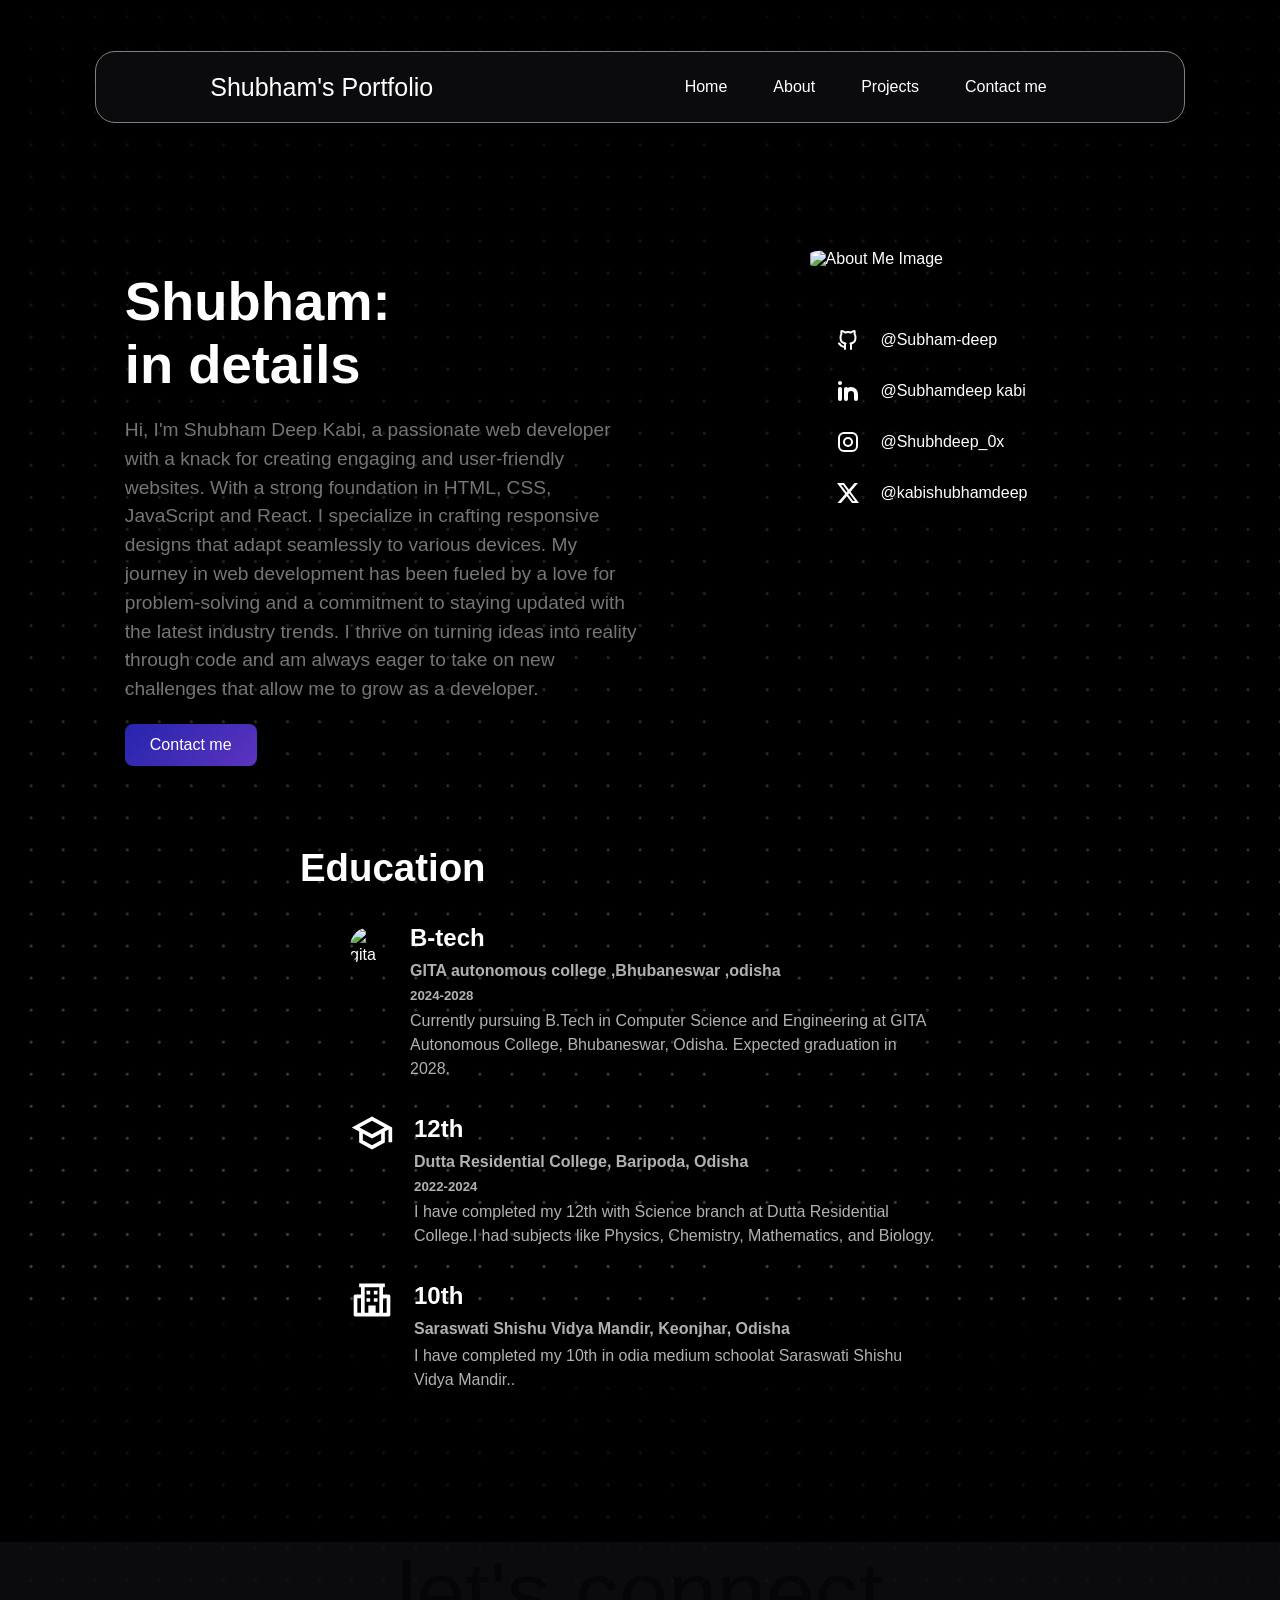
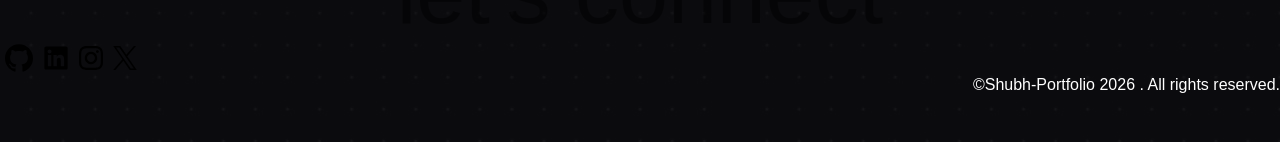
==== about.html @ 2db1d998 "Initial portfolio upload Added portfolio website files including HTML, CSS, JavaScript, images, proj" ====
<!DOCTYPE html>
<html lang="en">

<head>
    <meta charset="UTF-8">
    <meta name="viewport" content="width=device-width, initial-scale=1.0">
    <title>About Me</title>
    <link rel="stylesheet" href="style.css">
     <link rel="icon" type="image/x-icon" href="about_pic.png.jpeg" style="border-radius: 50%;">
</head>

<body>
    <header>
        <nav>
            <div class="left">Shubham's Portfolio</div>
            <div class="right">
                <ul>
                    <li><a href="/">Home</a></li>
                    <li><a href="about.html">About</a></li>
                    <li><a href="index.html#projects">Projects</a></li>
                    <li><a href="contact_page.html">Contact me</a></li>
                </ul>

            </div>
        </nav>
    </header>
    <main>
        <section class="about_me">
            <div class="about_left">
                <h1>Shubham:<br>in details</h1>
                <p>Hi, I'm Shubham Deep Kabi, a passionate web developer with a knack for creating engaging and
                    user-friendly websites. With a strong foundation in HTML, CSS, JavaScript and React. I specialize in
                    crafting responsive designs that adapt seamlessly to various devices. My journey in web development
                    has been fueled by a love for problem-solving and a commitment to staying updated with the latest
                    industry trends. I thrive on turning ideas into reality through code and am always eager to take on
                    new challenges that allow me to grow as a developer.</p>
                <button class="contact_button"><a href="contact_page.html">Contact me</a></button>
            </div>
            <div class="about_right">
                <img src="assets/about_pic.png.jpeg" alt="About Me Image">
                <div class="about_social_media">
                    <a href="https://github.com/" target="_blank">
                        <svg xmlns="http://www.w3.org/2000/svg" width="24" height="24" viewBox="0 0 24 24">
                            <path d="M0 0h24v24H0z" fill="none" />
                            <g fill="none" stroke="currentColor" stroke-linecap="round" stroke-linejoin="round"
                                stroke-width="2">
                                <path stroke-dasharray="32"
                                    d="M12 4c1.67 0 2.61 0.4 3 0.5c0.53 -0.43 1.94 -1.5 3.5 -1.5c0.34 1 0.29 2.22 0 3c0.75 1 1 2 1 3.5c0 2.19 -0.48 3.58 -1.5 4.5c-1.02 0.92 -2.11 1.37 -3.5 1.5c0.65 0.54 0.5 1.87 0.5 2.5c0 0.73 0 3 0 3M12 4c-1.67 0 -2.61 0.4 -3 0.5c-0.53 -0.43 -1.94 -1.5 -3.5 -1.5c-0.34 1 -0.29 2.22 0 3c-0.75 1 -1 2 -1 3.5c0 2.19 0.48 3.58 1.5 4.5c1.02 0.92 2.11 1.37 3.5 1.5c-0.65 0.54 -0.5 1.87 -0.5 2.5c0 0.73 0 3 0 3">
                                    <animate fill="freeze" attributeName="stroke-dashoffset" dur="0.6s" values="32;0" />
                                </path>
                                <path stroke-dasharray="10" stroke-dashoffset="10"
                                    d="M9 19c-1.41 0 -2.84 -0.56 -3.69 -1.19c-0.84 -0.63 -1.09 -1.66 -2.31 -2.31">
                                    <animate fill="freeze" attributeName="stroke-dashoffset" begin="0.7s" dur="0.2s"
                                        to="0" />
                                </path>
                            </g>
                        </svg>
                        <p>@Subham-deep</p>
                    </a>

                    <a href="https://www.linkedin.com/in/shubhamdeep-kabi-553b64346/" target="_blank">
                        <svg xmlns="http://www.w3.org/2000/svg" width="24" height="24" viewBox="0 0 24 24">
                            <path d="M0 0h24v24H0z" fill="none" />
                            <circle cx="4" cy="4" r="2" fill="currentColor" opacity="0">
                                <animate fill="freeze" attributeName="opacity" dur="0.2s" to="1" />
                            </circle>
                            <g fill="none" stroke="currentColor" stroke-linecap="round" stroke-linejoin="round"
                                stroke-width="4">
                                <g stroke-dasharray="12" stroke-dashoffset="12">
                                    <path d="M4 10v10">
                                        <animate fill="freeze" attributeName="stroke-dashoffset" begin="0.2s" dur="0.2s"
                                            to="0" />
                                    </path>
                                    <path d="M10 10v10">
                                        <animate fill="freeze" attributeName="stroke-dashoffset" begin="0.5s" dur="0.2s"
                                            to="0" />
                                    </path>
                                </g>
                                <path stroke-dasharray="24" stroke-dashoffset="24"
                                    d="M10 15c0 -2.76 2.24 -5 5 -5c2.76 0 5 2.24 5 5v5">
                                    <animate fill="freeze" attributeName="stroke-dashoffset" begin="0.7s" dur="0.3s"
                                        to="0" />
                                </path>
                            </g>
                        </svg>
                        <p>@Subhamdeep kabi</p>
                    </a>
                    <a href="https://www.instagram.com/shubhdeep_0x/" target="_blank">
                        <svg xmlns="http://www.w3.org/2000/svg" width="24" height="24" viewBox="0 0 24 24">
                            <path d="M0 0h24v24H0z" fill="none" />
                            <g fill="none" stroke="currentColor" stroke-linecap="round" stroke-linejoin="round"
                                stroke-width="2">
                                <path stroke-dasharray="66"
                                    d="M16 3c2.76 0 5 2.24 5 5v8c0 2.76 -2.24 5 -5 5h-8c-2.76 0 -5 -2.24 -5 -5v-8c0 -2.76 2.24 -5 5 -5h4Z">
                                    <animate fill="freeze" attributeName="stroke-dashoffset" dur="0.6s" values="66;0" />
                                </path>
                                <path stroke-dasharray="28" stroke-dashoffset="28"
                                    d="M12 8c2.21 0 4 1.79 4 4c0 2.21 -1.79 4 -4 4c-2.21 0 -4 -1.79 -4 -4c0 -2.21 1.79 -4 4 -4">
                                    <animate fill="freeze" attributeName="stroke-dashoffset" begin="0.7s" dur="0.6s"
                                        to="0" />
                                </path>
                            </g>
                            <circle cx="17" cy="7" r="1.5" fill="currentColor" opacity="0">
                                <animate fill="freeze" attributeName="opacity" begin="1.3s" dur="0.2s" to="1" />
                            </circle>
                        </svg>
                        <p>@Shubhdeep_0x</p>
                    </a>

                    <a href="https://twitter.com/kabishubhamdeep" target="_blank">
                        <svg xmlns="http://www.w3.org/2000/svg" width="24" height="24" viewBox="0 0 24 24">
                            <path d="M0 0h24v24H0z" fill="none" />
                            <g fill="currentColor">
                                <path d="M1 2h2.5l15 20h-2.5ZM5.5 2h2.5l15 20h-2.5Z">
                                    <animate fill="freeze" attributeName="d" dur="0.4s"
                                        values="M1 2h2.5l0 0h-2.5ZM5.5 2h2.5l-0.8 0h-2.5Z;M1 2h2.5l15 20h-2.5ZM5.5 2h2.5l15 20h-2.5Z" />
                                </path>
                                <path d="M3 2h5v0h-5ZM16 22h5v0h-5Z">
                                    <animate fill="freeze" attributeName="d" begin="0.4s" dur="0.4s"
                                        to="M3 2h5v2h-5ZM16 22h5v-2h-5Z" />
                                </path>
                                <path d="M18.5 2h3.5l0 0h-3.5Z">
                                    <animate fill="freeze" attributeName="d" begin="0.5s" dur="0.4s"
                                        to="M18.5 2h3.5l-17 20h-3.5Z" />
                                </path>
                            </g>
                        </svg>
                        <p>@kabishubhamdeep</p>
                    </a>
                </div>


        </section>
        <div class="Education">
            <h1><strong>Education</strong></h1>
            <div class="ed_box">
                <div class="b-tech">
                    <img src="https://tse4.mm.bing.net/th/id/OIP.swiyPo_VqfveoAr-4pko6QHaHb?r=0&cb=thfvnext&rs=1&pid=ImgDetMain&o=7&rm=3"
                        alt="gita college image">

                    <div class="education_details">
                        <h3>B-tech</h3>
                        <h4>GITA autonomous college ,Bhubaneswar ,odisha</h4>
                        <h5>2024-2028</h5>
                        <p>Currently pursuing B.Tech in Computer Science and Engineering at GITA Autonomous College,
                            Bhubaneswar, Odisha. Expected graduation in 2028.</p>
                    </div>
                </div>

                <div>
                    <div class="a12th">
                        <div> <svg xmlns="http://www.w3.org/2000/svg" width="44" height="44" viewBox="0 0 24 24">
                                <path d="M0 0h24v24H0z" fill="none" />
                                <path fill="#fff"
                                    d="M12 3L1 9l4 2.18v6L12 21l7-3.82v-6l2-1.09V17h2V9zm6.82 6L12 12.72L5.18 9L12 5.28zM17 16l-5 2.72L7 16v-3.73L12 15l5-2.73z" />
                            </svg>
                        </div>
                        <div class="education_details">
                            <h3>12th</h3>
                            <h4>Dutta Residential College, Baripoda, Odisha</h4>
                            <h5>2022-2024</h5>
                            <p> I have completed my 12th with Science branch at Dutta Residential College.I had subjects
                                like
                                Physics, Chemistry, Mathematics, and Biology.</p>
                        </div>
                    </div>
                    <div>
                        <div class="a10th">
                            <div> <svg xmlns="http://www.w3.org/2000/svg" width="44" height="44" viewBox="0 0 24 24">
                                    <path d="M0 0h24v24H0z" fill="none" />
                                    <path fill="#fff" d="M9 11h2v2H9zm0-4h2v2H9zm4 4h2v2h-2zm0-4h2v2h-2z" />
                                    <path fill="#fff"
                                        d="M21 9h-3V5h1V3H5v2h1v4H3c-.55 0-1 .45-1 1v10c0 .55.45 1 1 1h18c.55 0 1-.45 1-1V10c0-.55-.45-1-1-1M4 11h2v8H4zm6 4v4H8V5h8v14h-2v-4zm10 4h-2v-8h2z" />
                                </svg>

                            </div>
                            <div class="education_details">
                                <h3>10th</h3>
                                <h4>Saraswati Shishu Vidya Mandir, Keonjhar, Odisha</h4>

                                <p> I have completed my 10th in odia medium schoolat Saraswati Shishu Vidya Mandir..</p>
                            </div>
                        </div>
                    </div>
                </div>
            </div>
    </main>
    <footer class="footer">
        <div class="middlepart"><a href="contact_page.html">let's connect</a></div>
        <div class="leftpart">
            <a href="https://github.com/" target="_blank">
                <svg xmlns="http://www.w3.org/2000/svg" width="28" height="28" viewBox="0 0 256 250">
                    <path fill="#000"
                        d="M128.001 0C57.317 0 0 57.307 0 128.001c0 56.554 36.676 104.535 87.535 121.46c6.397 1.185 8.746-2.777 8.746-6.158c0-3.052-.12-13.135-.174-23.83c-35.61 7.742-43.124-15.103-43.124-15.103c-5.823-14.795-14.213-18.73-14.213-18.73c-11.613-7.944.876-7.78.876-7.78c12.853.902 19.621 13.19 19.621 13.19c11.417 19.568 29.945 13.911 37.249 10.64c1.149-8.272 4.466-13.92 8.127-17.116c-28.431-3.236-58.318-14.212-58.318-63.258c0-13.975 5-25.394 13.188-34.358c-1.329-3.224-5.71-16.242 1.24-33.874c0 0 10.749-3.44 35.21 13.121c10.21-2.836 21.16-4.258 32.038-4.307c10.878.049 21.837 1.47 32.066 4.307c24.431-16.56 35.165-13.12 35.165-13.12c6.967 17.63 2.584 30.65 1.255 33.873c8.207 8.964 13.173 20.383 13.173 34.358c0 49.163-29.944 59.988-58.447 63.157c4.591 3.972 8.682 11.762 8.682 23.704c0 17.126-.148 30.91-.148 35.126c0 3.407 2.304 7.398 8.792 6.14C219.37 232.5 256 184.537 256 128.002C256 57.307 198.691 0 128.001 0m-80.06 182.34c-.282.636-1.283.827-2.194.39c-.929-.417-1.45-1.284-1.15-1.922c.276-.655 1.279-.838 2.205-.399c.93.418 1.46 1.293 1.139 1.931m6.296 5.618c-.61.566-1.804.303-2.614-.591c-.837-.892-.994-2.086-.375-2.66c.63-.566 1.787-.301 2.626.591c.838.903 1 2.088.363 2.66m4.32 7.188c-.785.545-2.067.034-2.86-1.104c-.784-1.138-.784-2.503.017-3.05c.795-.547 2.058-.055 2.861 1.075c.782 1.157.782 2.522-.019 3.08m7.304 8.325c-.701.774-2.196.566-3.29-.49c-1.119-1.032-1.43-2.496-.726-3.27c.71-.776 2.213-.558 3.315.49c1.11 1.03 1.45 2.505.701 3.27m9.442 2.81c-.31 1.003-1.75 1.459-3.199 1.033c-1.448-.439-2.395-1.613-2.103-2.626c.301-1.01 1.747-1.484 3.207-1.028c1.446.436 2.396 1.602 2.095 2.622m10.744 1.193c.036 1.055-1.193 1.93-2.715 1.95c-1.53.034-2.769-.82-2.786-1.86c0-1.065 1.202-1.932 2.733-1.958c1.522-.03 2.768.818 2.768 1.868m10.555-.405c.182 1.03-.875 2.088-2.387 2.37c-1.485.271-2.861-.365-3.05-1.386c-.184-1.056.893-2.114 2.376-2.387c1.514-.263 2.868.356 3.061 1.403" />
                </svg>
                <a href="https://www.linkedin.com/in/shubhamdeep-kabi-553b64346/" target="_blank">
                    <svg xmlns="http://www.w3.org/2000/svg" width="26" height="26" viewBox="0 0 56 56">
                        <path fill="#000" fill-rule="evenodd"
                            d="M45.608 45.607h-7.415V34.002c0-2.766-.048-6.326-3.853-6.326c-3.86 0-4.449 3.015-4.449 6.129v11.802h-7.407V21.745h7.108v3.263h.103c.99-1.877 3.409-3.855 7.016-3.855c7.51 0 8.897 4.94 8.897 11.367zM14.123 18.485a4.3 4.3 0 0 1-4.303-4.301a4.3 4.3 0 0 1 8.6 0a4.3 4.3 0 0 1-4.297 4.301m-3.714 27.122h7.423V21.745H10.41zM49.3 3H6.688C4.653 3 3 4.614 3 6.606v42.787c0 1.992 1.653 3.608 3.688 3.608H49.3c2.04 0 3.699-1.616 3.699-3.608V6.606C53 4.614 51.34 3 49.301 3" />
                    </svg>
                </a>
                <a href="https://www.instagram.com/shubhdeep_0x/" target="_blank">
                    <svg xmlns="http://www.w3.org/2000/svg" width="24" height="24" viewBox="0 0 256 256">
                        <path fill="#000"
                            d="M128 23.064c34.177 0 38.225.13 51.722.745c12.48.57 19.258 2.655 23.769 4.408c5.974 2.322 10.238 5.096 14.717 9.575s7.253 8.743 9.575 14.717c1.753 4.511 3.838 11.289 4.408 23.768c.615 13.498.745 17.546.745 51.723s-.13 38.226-.745 51.723c-.57 12.48-2.655 19.257-4.408 23.768c-2.322 5.974-5.096 10.239-9.575 14.718s-8.743 7.253-14.717 9.574c-4.511 1.753-11.289 3.839-23.769 4.408c-13.495.616-17.543.746-51.722.746s-38.228-.13-51.723-.746c-12.48-.57-19.257-2.655-23.768-4.408c-5.974-2.321-10.239-5.095-14.718-9.574c-4.479-4.48-7.253-8.744-9.574-14.718c-1.753-4.51-3.839-11.288-4.408-23.768c-.616-13.497-.746-17.545-.746-51.723s.13-38.225.746-51.722c.57-12.48 2.655-19.258 4.408-23.769c2.321-5.974 5.095-10.238 9.574-14.717c4.48-4.48 8.744-7.253 14.718-9.575c4.51-1.753 11.288-3.838 23.768-4.408c13.497-.615 17.545-.745 51.723-.745M128 0C93.237 0 88.878.147 75.226.77c-13.625.622-22.93 2.786-31.071 5.95c-8.418 3.271-15.556 7.648-22.672 14.764S9.991 35.738 6.72 44.155C3.555 52.297 1.392 61.602.77 75.226C.147 88.878 0 93.237 0 128s.147 39.122.77 52.774c.622 13.625 2.785 22.93 5.95 31.071c3.27 8.417 7.647 15.556 14.763 22.672s14.254 11.492 22.672 14.763c8.142 3.165 17.446 5.328 31.07 5.95c13.653.623 18.012.77 52.775.77s39.122-.147 52.774-.77c13.624-.622 22.929-2.785 31.07-5.95c8.418-3.27 15.556-7.647 22.672-14.763s11.493-14.254 14.764-22.672c3.164-8.142 5.328-17.446 5.95-31.07c.623-13.653.77-18.012.77-52.775s-.147-39.122-.77-52.774c-.622-13.624-2.786-22.929-5.95-31.07c-3.271-8.418-7.648-15.556-14.764-22.672S220.262 9.99 211.845 6.72c-8.142-3.164-17.447-5.328-31.071-5.95C167.122.147 162.763 0 128 0m0 62.27c-36.302 0-65.73 29.43-65.73 65.73s29.428 65.73 65.73 65.73c36.301 0 65.73-29.428 65.73-65.73c0-36.301-29.429-65.73-65.73-65.73m0 108.397c-23.564 0-42.667-19.103-42.667-42.667S104.436 85.333 128 85.333s42.667 19.103 42.667 42.667s-19.103 42.667-42.667 42.667m83.686-110.994c0 8.484-6.876 15.36-15.36 15.36s-15.36-6.876-15.36-15.36s6.877-15.36 15.36-15.36s15.36 6.877 15.36 15.36" />
                    </svg>
                </a>

                <a href="https://twitter.com/kabishubhamdeep" target="_blank">
                    <svg xmlns="http://www.w3.org/2000/svg" width="24" height="24" viewBox="0 0 128 128">
                        <path
                            d="M75.916 54.2L122.542 0h-11.05L71.008 47.06L38.672 0H1.376l48.898 71.164L1.376 128h11.05L55.18 78.303L89.328 128h37.296L75.913 54.2ZM60.782 71.79l-4.955-7.086l-39.42-56.386h16.972L65.19 53.824l4.954 7.086l41.353 59.15h-16.97L60.782 71.793Z" />
                    </svg>
                </a>
        </div>
        <div class="rightpart">
            <p> &copy;Shubh-Portfolio 2026 . All rights reserved.</p>
        </div>

    </footer>


</body>

</html>
---- style.css ----
* {
     margin: 0;
     padding: 0;
 }

 header {
     display: flex;
     justify-content: center;

 }

 html {
     scroll-behavior: smooth;
 }

 body {
     cursor: pointer;
     background-color: rgba(0, 0, 0, 0.971);
     color: white;
     font-family: 'Poppins', sans-serif;
     background:
         linear-gradient(rgba(0, 0, 0, 0.6), rgba(0, 0, 0, 0.6)),
         url("background.png");
 }

 nav {
     z-index: 1000;
     margin-top: 4%;
     display: flex;
     justify-content: space-around;
     align-items: center;
     height: 70px;
     background-color: rgba(18, 17, 22, 0.663);
     border: 1px solid gray;
     border-radius: 20px;
     width: 85vw;
     position: fixed;
     backdrop-filter: blur(9px);
 }

 nav ul {
     display: flex;
     justify-content: center;
 }

 nav ul li {
     list-style: none;
     margin: 23px;
 }

 nav ul li a {
     text-decoration: none;
     color: white;
 }

 nav ul li a:hover {
     font-size: 1.1rem;
     color: white;
     text-decoration: underline;
     transform: scale(1.05);
     box-shadow: 0 15px 20px rgba(99, 102, 241, 0.4);
 }

 .left {
     font-size: 25px
 }

 main {
     margin-top: 250px;

 }

 .firstSection {
     display: flex;
     justify-content: space-around;
     font-size: 10px;
     width: 80vw;
     text-align: left;
     margin-left: 10%;
 }

 .firstSection.button {
     background-color: rgb(118, 110, 105);

 }

 .leftSection {
     font-size: 3.rem width 70%;
     height: 300px;

     width: 500px;
 }

 .leftSection .signeture {
     font-size: 0.7rem;

 }

 .leftSection .heading {
     font-size: 2.8rem;
     color: rgb(121, 119, 176);
 }

 .leftSection .text {
     font-size: 1.2rem;
     color: rgb(177, 177, 177);
     margin-top: 20px;
 }

 .leftSection .button {
     margin-top: 30px;
     height: 40px;
     width: 200px;
     color: transparent;


 }

 .resume-btn {
     color: white;
     text-decoration: none;
 }

 .button button {
     padding: 12px 5px;
     font-size: 16px;
     display: flex;
     text-align: center;
     border: none;
     border-radius: 8px;

     background: linear-gradient(135deg, #6366f1, #8b5cf6);
     color: white;
     transition: all 0.3s ease;
 }

 .button button:hover {
     background: linear-gradient(135deg, #4f46e5, #7c3aed);
     transform: scale(1.05);
     box-shadow: 0 8px 20px rgba(99, 102, 241, 0.4);
 }

 .rightSection {
     height: 300px;
     display: flex;
     align-items: center;
     justify-content: center;
     width: 300px
 }

 .rightSection img {
     border-radius: 20%;

 }


 .firstSection h1 {
     margin: 10px;
     font-size: 2.5rem;
     color: rgb(255, 0, 255);
 }

 .firstSection hr {
     border: 0;
     background-color: rgb(69, 51, 125);
     margin: 40px 84px;
 }

 .secondSection {
     display: flex;
     margin-left: 10%;
     background-color: rgba(18, 17, 22, 0.663);
     margin-top: 200px;
     height: 500px;
     backdrop-filter: blur(2px);
     width: 80vw
 }

 .leftsection2 {
     width: 500px;
     margin-left: 80px;

 }

 .About {
     margin-top: 40px;
     font-size: 2.4rem;


 }

 .About :hover {
     color: white;
     text-decoration: underline;
 }


 .text1 {
     margin-top: 40px;
     margin-left: 20px;
 }

 .text2 {
     color: rgb(177, 177, 177);
     margin-top: 20px;
     margin-left: 20px;
     font-size: 1.1rem;
 }

 .button2 button {
     margin-top: 20px;
     margin-left: 20px;
     padding: 12px 25px;
     font-size: 16px;
     border: none;
     border-radius: 8px;

     background: linear-gradient(135deg, #6366f1, #8b5cf6);
     color: white;
     transition: all 0.3s ease;
 }

 .button2 button:hover {
     background: linear-gradient(135deg, #4f46e5, #7c3aed);
     transform: scale(1.05);
     box-shadow: 0 8px 20px rgba(99, 102, 241, 0.4);

     transition: all 0.3s ease;
 }

 .button2 a {
     color: white;
     text-decoration: none;
 }



 .img {
     display: flex;
     justify-content: center;
     align-items: center;
     margin-left: 60px;
     height: 400px;
 }

 .img1 {
     margin-top: 20%;
     border: 8px solid white
 }

 .img2 {
     margin-top: 60%;
     border: 8px solid white
 }

 .img :hover {

     transform: scale(1.05);
     box-shadow: 0 8px 20px rgba(99, 102, 241, 0.4);
 }

 .thirdSection {
     display: flex;
     flex-direction: column;
     margin-top: 170px;
     width: 80vw;
     margin-left: 10%;
 }

 .thirdSection .upper {
     font-size: 2.4rem;
     margin-bottom: 40px;
     width: 30%;
 }

 .scroll-section {
     margin-top: 25px;
     border-radius: 20px;
     width: 100%;
     overflow: hidden;
     background-color: rgba(18, 17, 22, 0.663);

 }

 .scroll-track {
     height: 120px;
     display: flex;
     align-items: center;
     gap: 50px;
     animation: scroll 15s linear infinite;
 }

 .scroll-track img,
 .scroll-track svg {

     width: 50px;
     height: 50px;
     flex-shrink: 0;
     padding: 12px;
     border-radius: 20px;
     background: rgba(255, 255, 255, 0.08);

     transition: 0.4s;

     box-shadow: 0 4px 15px rgba(0, 0, 0, 0.3);
 }


 .scroll-track img:hover,
 .scroll-track svg:hover {

     transform: scale(1.15);

     background: rgba(255, 255, 255, 0.15);

     box-shadow:
         0 0 20px #38bdf8,
         0 0 60px #38bdf8;
 }




 /* CONTINUOUS INFINITE SCROLL */

 @keyframes scroll {

     from {
         transform: translateX(0);
     }

     to {
         transform: translateX(calc(-50% - 25px));
     }
 }


 .s-1st {
     display: flex;
     flex-direction: column;
     font-size: 10px;
     width: 80vw;
     margin-left: 10%;
     margin-right: 10%;
     margin-top: 100px;
 }

 .s-heading {
     font-size: 1.2rem;
 }

 .s-subheading {
     font-size: 1.5rem;
     width: 800px;
     color: rgb(159, 162, 164);

 }

 .s-2nd {
     margin-top: 50px;
     display: flex;
     margin-left: 150px;
     width: 80%;
     height: 700px;
     background-color: rgba(45, 43, 53, 0.218);
 }

 .s-box1 {
     background-color: rgba(18, 17, 22, 0.663);
     margin-top: 100px;
     display: flex;
     flex-direction: column;
     text-align: center;
     width: 300px;
     border: rgb(76, 73, 73), solid 1px;
     border-radius: 20px;
     height: 550px;
 }

 .program {
     margin-top: 20px;
 }

 hr {
     margin-top: 15px;
 }

 .s-program {
     margin-top: 40px;
     justify-content: space-evenly;
     gap: 10px;
     display: flex;
     flex-direction: column;
     align-items: center;

 }

 .s-box2 {

     background-color: rgba(18, 17, 22, 0.663);
     justify-content: space-evenly;
     gap: 20px;
     margin-top: 100px;
     display: flex;
     flex-direction: column;
     justify-content: center;
     text-align: center;
     width: 300px;
     border: rgb(76, 73, 73), solid 1px;
     border-radius: 20px;
     height: 550px;
 }

 .s-2nd p {
     color: rgb(177, 177, 177);

 }

 .s-web-skll {
     margin-top: 20px;
     justify-content: space-evenly;
     gap: 10px;
     display: flex;
     flex-direction: column;
     align-items: center;


 }

 .s-box3 {
     background-color: rgba(18, 17, 22, 0.663);
     justify-content: space-evenly;
     gap: 20px;
     margin-top: 100px;
     display: flex;
     flex-direction: column;
     text-align: center;
     width: 300px;
     border: rgb(76, 73, 73), solid 1px;
     border-radius: 20px;
     height: 550px;
 }

 .tech {
     margin-top: 10px;

 }

 .tools {
     display: flex;
     flex-direction: column;
     justify-content: space-evenly;
     gap: 10px;
     align-items: center;

 }

 .s-box1:hover {
     transform: scale(1.05);
     transition: all 0.5s ease;

 }

 .s-box2:hover {
     transform: scale(1.05);
     transition: all 0.5s ease;

 }

 .s-box3:hover {

     transform: scale(1.05);
     transition: all 0.5s ease;

 }


 .SoftSkills {
     background-color: rgba(255, 255, 255, 0.08);
     background-color: rgba(18, 17, 22, 0.663);
     justify-content: space-evenly;
     gap: 4px;
     margin-top: 40px;
     display: flex;
     flex-direction: row;
     width: 80%;
     border: rgb(76, 73, 73), solid 1px;
     border-radius: 20px;
     padding: 40px;
     color: rgb(177, 177, 177);
 }

 .soft {
     padding: 10px;
     justify-content: space-evenly;
     gap: 10px;
     background-color: rgba(39, 38, 42, 0.663);

     border: solid 1px;
     border-radius: 20px;
     display: flex;
     flex-direction: row;
 }

 .SoftSkills:hover {
     transform: scale(1.05);
     transition: all 0.5s ease;
 }

 .skill-coution {
     margin-top: 60px;
     display: flex;
     align-items: center;
     border: gray solid 1px;
     border-radius: 20px;
     background-color: rgba(39, 38, 42, 0.663);
     width: 85%;
     margin-left: 120px;
     height: 100px;
 }

 .skill-me {
     margin-left: 18px;
 }

 .skill-about {
     width: 90%;
     margin-left: 40px;
     font-size: 1.0rem;
     color: rgb(177, 177, 177);
 }

 .services {

     border-radius: 20px;
     padding: 18px;
     display: flex;
     align-items: center;
     gap: 180px;
     width: 85%;

 }

 .service-left {
     width: 50%;
     margin-left: 40px;
 }

 .service-item {
     padding: 35px;
     border-bottom: 1px solid gray;
     font-size: 2rem;

     color: #777;
     transition: .3s;
 }

 .service-item:hover {
     color: white;
     padding-left: 50px;
 }

 .service-item.active {
     color: white;
 }

 .service-right {
     width: 40%;
     height: fit-content;
     background: white;
     color: black;
     padding: 15px;
 }

 .service-right img {
     width: 100%;
     height: 300px;
     object-fit: cover;
     border-radius: 20px;
     transition: 0.4s ease;
 }

 .service-right h2 {
     margin-top: 15px;
 }

 .service-right p {
     margin-top: 10px;
 }


 .fourthSection .service {
     background-color: rgba(18, 17, 22, 0.663);
     height: 500px;
     border-radius: 20px;
     padding: 18px;
     text-align: center;
     margin-top: 200px;
     width: 79%;

 }

 .fourthSection .service .heading {
     font-size: 2.4rem;
     margin-top: 40px;
 }

 .fourthSection .service .text {
     font-size: 1.1rem;
     margin-top: 20px;

 }

 .fourthSection .service .content {
     display: flex;
     justify-content: space-around;
     margin-top: 40px;


 }

 .fourthSection .service .content .content1,
 .fourthSection .service .content .content2,
 .fourthSection .service .content .content3 {
     display: flex;
     flex-direction: column;
     justify-content: center;
     align-items: center;
     width: 30%;
     height: 250px;

     border-radius: 20px;
     text-align: center;

     background: rgba(255, 255, 255, 0.08);
     backdrop-filter: blur(2px);
     border: 1px solid rgba(17, 35, 194, 0.15);




 }

 .fourthSection .service .content .content1:hover,
 .fourthSection .service .content .content2:hover,
 .fourthSection .service .content .content3:hover {
     transform: scale(1.05);
     transition: all 0.5s ease;
     box-shadow: 0 8px 20px rgba(99, 102, 241, 1.4);
 }

 .fourthSection .service .content .content1 .subheading,
 .fourthSection .service .content .content2 .subheading,
 .fourthSection .service .content .content3 .subheading {
     font-size: 1.5rem;
     margin-top: 10px;
 }

 .fourthSection .service .content .content1 p,
 .fourthSection .service .content .content2 p,
 .fourthSection .service .content .content3 p {
     font-size: 1.rem;
     color: rgb(177, 177, 177);
     margin-top: 20px;
 }

 .projects-section {
     display: flex;
     flex-direction: column;
     
     padding: 80px 5%;
     margin-top: 150px;
     margin-left: 80px;
     margin-right: 70px;
 }

 .projects-section h1 {
     color: white;
     font-size: 2.9rem;
     margin-bottom: 50px;
 }

 .projects-container {
     display: flex;
     gap: 30px;
 }

 .project-card {
     border: #2525ad solid 1px;
     position: relative;
     overflow: hidden;
     flex: 1;
     height: 600px;

 }

 .project-card img {
     width: 100%;
     height: 100%;
     object-fit: cover;
     transition: 0.5s;
 }

 .project-card:hover img {
     transform: scale(1.08);
 }

 .overlay {
     position: absolute;
     inset: 0;
     background: rgba(0, 0, 0, 0.6);

     display: flex;
     justify-content: center;
     align-items: center;

     opacity: 0;
     transition: 0.4s;
 }

 .project-card:hover .overlay {
     opacity: 1;
 }

 .view-btn {
     text-decoration: none;
     color: white;
     font-size: 2rem;
     font-weight: 600;
     border: 2px solid white;
     padding: 15px 30px;
     border-radius: 50px;
 }

 .project-card h2 {
     position: absolute;
     bottom: 20px;
     left: 20px;
     color: white;
     font-size: 2rem;
     z-index: 2;
 }

 .footer {
     margin-top: 150px;

     height: 200px;
     background-color: rgba(18, 17, 22, 0.663);
 }

 .footer a {
     color: rgba(0, 0, 0, 0.474);
     text-decoration: none;
 }

 .footer .middlepart {
     font-size: 5.5rem;
     display: flex;
     justify-content: center;
     align-items: center;
     color: rgba(0, 0, 0, 0)
 }

 .footer .leftpart {
     display: flex;
     text-align: center;
     align-items: center;
     gap: 10px;
     margin-left: 5px;
 }


 .footer .rightpart {
     display: flex;
     justify-content: flex-end;
     margin-right: 20px;
     width: 100%;


 }

 .c_heading {
     margin-bottom: 20px;
     width: 65vw;
     margin-left: 140px;
 }

 .c_heading h1 {
     font-size: 3.4rem;
 }

 .c_heading p {
     margin-top: 20px;
     font-size: 1.2rem;
     color: rgba(177, 177, 177, 0.663);
 }

 .c_container {
     display: flex;
     align-items: center;
     width: auto;
     height: auto;
     margin-left: 10%;


 }

 .c_left {
     margin-top: 100px;

     width: 20vw;
 }

 .c_left h2 {

     font-size: 2.1rem;

 }

 .c_left h1 {
     margin-top: 50px;
 }

 .c_left p {

     margin-top: 30px;
 }


 .c_write {
     border: #110a94 solid 2px;
     border-radius: 20px;
     margin-top: 12%;
     margin-left: 250px;
     width: 40vw;
     height: 550px;
     text-align: center;
     align-items: center;

 }

 .c_write h2 {
     font-size: 2.1rem;
     margin-top: 60px;

 }

 .c_write p {
     margin-top: 20px;

 }

 .c_write input {

     color: aliceblue;
     margin-top: 20px;
     width: 80%;
     height: 40px;
     border-radius: 8px;
     outline: none;
     border: none;
     padding: 0 10px;
     background-color: transparent;
     border-bottom: 2px solid #7c3aed;

 }

 .c_writeinput :hover {
     background-color: transparent;


 }

 .c_write textarea {
     color: aliceblue;
     margin-top: 20px;
     width: 80%;
     height: 100px;
     outline: none;
     border-radius: 8px;
     border: none;
     padding: 10px;
     background-color: transparent;
     border-bottom: 2px solid #7c3aed;
 }

 .c_write button {
     margin-top: 40px;
     padding: 12px 25px;
     font-size: 16px;
     border: none;
     border-radius: 8px;

     background: linear-gradient(135deg, #2525ad, #5d33bf);
     color: white;
     transition: all 0.3s ease;
 }

 .c_write button:hover {
     background: linear-gradient(135deg, #4f46e5, #7c3aed);
     transform: scale(1.05);
     box-shadow: 0 8px 20px rgba(99, 102, 241, 0.4);
 }

 .social_media {
     display: flex;
     gap: 7px;
     margin-top: 40px;
 }

 .social_media a {
     color: white;

 }

 section {
     display: flex;
     justify-content: space-around;
     height: auto;

 }

 .about_left {
     width: 40vw;
     margin-left: 3%;

 }

 .about_right {
     justify-content: center;
     align-items: center;
     width: 30vw;
 }

 .about_right img {
     width: 300px;
     height: 300px;
     border-radius: 20%;
 }

 .about_left h1 {
     font-size: 3.4rem;
     margin-top: 20px;
 }

 .about_left p {
     line-height: 1.5;
     margin-top: 20px;
     font-size: 1.2rem;
     color: rgba(177, 177, 177, 0.663);
 }

 .contact_button {
     margin-top: 20px;
     padding: 12px 25px;
     font-size: 16px;
     border: none;
     border-radius: 8px;

     background: linear-gradient(135deg, #2525ad, #5d33bf);
     color: white;
     transition: all 0.3s ease;
 }

 .contact_button a {
     color: white;
     text-decoration: none;
 }


 .contact_button:hover {
     background: linear-gradient(135deg, #4f46e5, #7c3aed);
     transform: scale(1.05);
     box-shadow: 0 8px 20px rgba(99, 102, 241, 0.4);
 }

 .about_social_media {
     display: flex;
     flex-direction: column;
     gap: 7px;
     margin-top: 40px;
     margin-left: 7%;
 }

 .about_social_media a {
     margin-top: 20px;
     color: white;
     display: flex;
     align-items: center;
     gap: 20px;
     text-decoration: none;
 }

 .about_social_media a p:hover {
     text-decoration: underline;
     color: rgb(74, 54, 176);
 }

 .Education {
     margin-top: 80px;
     margin-left: 300px;
     width: 50vw;
     display: flex;
     flex-direction: column;
     gap: 20px;

 }

 .ed_box {
     margin-left: 50px;
     margin-top: 10px;
 }

 .b-tech {
     display: flex;
     gap: 20px;
     line-height: 1.5
 }

 .Education h1 {
     font-size: 2.4rem;
 }

 .Education img {
     width: 40px;
     height: 40px;
     border-radius: 20px;
     margin-top: 7px;

 }

 .education_details {

     display: flex;
     flex-direction: column;
     gap: 3px;
     color: rgb(177, 177, 177);
 }

 .education_details h3 {
     font-size: 1.5rem;
     color: white;
 }


 .a12th {
     margin-top: 30px;
     display: flex;
     gap: 20px;
     line-height: 1.5;


 }

 .a10th {
     margin-top: 30px;
     display: flex;

     gap: 20px;
     line-height: 1.5;

 }


 .fourth-Section {
     margin-top: 200px;
     display: flex;
     flex-direction: column;

     width: 80vw;
     margin-left: 10%;
     background-color: rgba(18, 17, 22, 0.663);
     border-radius: 20px;
 }

 .fourth-Section h1 {
     margin-left: 20px;
     font-size: 2.4rem;
     margin-top: 40px;
 }


 @media (max-width: 1023px) {

     section,
     main,
     header,
     footer,
     nav {
         max-width: 100vw;
         overflow-x: hidden;
     }

     nav {
         width: 92vw;
         margin-top: 3%;
         padding: 0 16px;
     }

     nav ul li {
         margin: 12px;
     }

     main {
         margin-top: 160px;
     }

     /* Hero section */
     .firstSection {
         flex-direction: column;
         align-items: center;
         text-align: center;
         width: 90vw;
         margin-left: 5%;
         gap: 40px;
     }

     .leftSection {
         display: flex;
         flex-direction: column;
         justify-content: center;
         align-items: center;
         width: 100%;
         height: auto;
     }

     .leftSection .heading {
         font-size: 2.2rem;
     }

     .leftSection .button {
         margin: 30px auto 0;
     }

     .rightSection {
         width: 100%;
         height: auto;
     }


     .secondSection {
         flex-direction: column;
         height: auto;
         width: 90vw;
         margin-left: 5%;
         margin-top: 100px;
         padding-bottom: 40px;
     }

     .leftsection2 {
         width: 100%;
         margin-left: 0;
         padding: 20px;
     }

     .rightsection2 {
         display: none;
         /* hide the side images on tablet */
     }


     .thirdSection {
         width: 90vw;
         margin-left: 5%;
         margin-top: 80px;
     }

     .thirdSection .upper {
         font-size: 2rem;
         width: 80%;
     }


     .s-1st {
         width: 90vw;
         margin-left: 5%;
         margin-right: 5%;
         margin-top: 60px;
     }

     .s-subheading {
         width: 100%;
         font-size: 1.2rem;
     }


     .s-2nd {
         flex-wrap: wrap;
         justify-content: center;
         margin-left: 5%;
         width: 90%;
         height: auto;
         padding: 20px 0;
         gap: 20px;
         background-color: transparent;
     }

     .s-box1,
     .s-box2,
     .s-box3 {
         width: 280px;
         height: auto;
         padding-bottom: 20px;
         margin-top: 0;
     }

     .SoftSkills {
         flex-wrap: wrap;
         width: 90%;
         margin-left: 5%;
         gap: 10px;
     }


     .fourth-Section {
         padding: 0 5%;
     }

     .services {
         flex-direction: column;
         gap: 40px;
         width: 100%;
     }

     .service-left {
         width: 100%;
         margin-left: 0;
     }

     .service-right {
         width: 100%;
     }


     .footer {
         height: auto;
         padding: 20px;
     }

     .footer .middlepart {
         font-size: 3rem;
     }

     .footer .rightpart {
         justify-content: flex-start;
         margin-left: 20px;
         margin-top: 10px;
     }
 }

 .project-page1 {
     display: flex;
     flex-direction: row;
     background-color: #141479;
     height: 300px;
 }

 .left side {
     margin-top: 150px;
     margin-left: 20px;
 }

 .project-image img {
     height: 120px;
     width: 120px;
     object-fit: cover;
     margin-top: 150px;
     margin-left: 200px;
     border-radius: 20px;
 }

 .right-side {
     margin-top: 150px;
     margin-right: 700px;
 }

 .project-heading {

     font-size: 1.1rem;
     color: white;

 }

 .project-description {

     font-size: 0.9rem;
     color: rgb(177, 177, 177);
 }

 .project-skills {
     display: flex;
     flex-direction: row;
     gap: 10px;
     margin-top: 10px;
 }

 .project-skills p {
     background-color: rgba(255, 255, 255, 0.08);
     padding: 5px 10px;
     border-radius: 8px;
     font-size: 0.8rem;
     color: white;
 }

 .project-about {
     display: flex;
     flex-direction: row;
     justify-content: center;
     gap: 40px;
     margin-top: 60px;
 }

 .key-features {
     display: flex;
     flex-direction: column;
     width: auto;
     border: 1px solid rgba(177, 177, 177, 0.663);
     border-radius: 0% 20px 20px 0%;
     padding: 20px;
     background-color: rgba(18, 17, 22, 0.663);
     color: rgb(177, 177, 177);
     width: 250px;
 }

 .project-link {
     display: flex;
     flex-direction: column;
     margin-left: 120px;
     margin-right: 120px;
     margin-top: 50px;
     width: auto;
 }

 .project-link-heading {
     font-size: 0.7rem;
     color: white;
     margin-bottom: 20px;
 }

 .project-link-description {
     font-size: 0.8rem;
     border-radius: 10px;
     padding: 10px;
 }

 .project-link-github {
     font-size: 0.8rem;
     border-radius: 10px;
     border: 1px solid rgb(177, 177, 177);
     padding: 20px;
     background-color: rgba(18, 17, 22, 0.171);
     display: flex;
     
 }

 .project-link-github svg {

    margin-left:500px;
     border-radius: 10px;
     border: 1px solid rgb(177, 177, 177);
     margin-left: 30px;
 }

 .link h1 {
     font-size: 0.9rem;
     color: white;
     text-decoration: none;
     display: flex;
     margin-left: 30px;
 }

 .link p {
     font-size: 0.8rem;
     color: rgb(177, 177, 177);
     display: flex;
     margin-left: 30px;
 }

 

.button-link button {
  background: #7c3aed;
  border: none;
  border-radius: 10px;
  padding: 10px 22px;
margin-left: 700px;
margin-top: 5px;
  transition: background 0.2s, transform 0.15s;
}
 
.button-link button:hover {
  background: #6d28d9;
  transform: translateY(-1px);
}
 
.button-link button a {
  color: #ffffff;
  font-size: 0.875rem;
  text-decoration: none;
}


    .timeline-section {
        margin-top: 50px;
      width: 100%;
      max-width: 1260px;
    }
 
  
    .timeline-label {
      font-size: 0.7rem;
      margin-bottom: 14px;
    }
 

    .timeline-card {
      background: #160f30;
      border: 0.5px solid rgba(167, 139, 250, 0.18);
      border-radius: 16px;
      padding: 1.5rem 1.75rem;
    }
 
 
    .timeline-days {
      display: flex;
      gap: 8px;
    }
 
    .timeline-day {
      flex: 1;
      display: flex;
      flex-direction: column;
      align-items: center;
      gap: 10px;
    }
 
   
    .timeline-bar {
      width: 100%;
      height: 8px;
      background: rgba(124, 58, 237, 0.55);
      border-radius: 99px;
      position: relative;
      overflow: hidden;
    }
 
    .timeline-bar::after {
      
      position: absolute;
      inset: 0;
      background: linear-gradient(90deg, #7c3aed, #a78bfa, #7c3aed);
      background-size: 200% 100%;
      border-radius: 99px;
      animation: shimmer 2.5s infinite linear;
    }
 
    @keyframes shimmer {
      0%   { background-position: 200% 0; }
      100% { background-position: -200% 0; }
    }
 
    .timeline-day-label {
      text-align: center;
      line-height: 1.5;
    }
 
    .timeline-day-label .day-num {
      display: block;
      font-size: 0.8rem;
      
      color: #c4b5fd;
      letter-spacing: 0.04em;
    }
 
    .timeline-day-label .day-name {
      font-size: 0.5rem;
      color: #7c6fa0;
    }
    
    .stack-heading{
        margin-top: 50px;
        font-size: 0.8rem;
        margin-left:20px;
    } 
    .teck-stack{
        margin-top:50px;
        margin-left: 120px;
        font-size:0.7rem ;
    }
    .Stack {
        margin-top: 20px;
        display: flex;
        flex-direction: row;
        margin-left: 120px;
        gap:20px;
      
    }
    .Stack p{ margin-top:10px;
        padding: 10px;
  border:gray 1px solid;
    border-radius: 10px;
  background-color: #000;

    }
    .cla-features{
        margin-left: 120px;
        margin-right: 120px;
        margin-top: 60px;
    }
    .features-title{
        font-size: 0.7rem;
    }
    .features-grid {
        margin-top: 20px;
      display: grid;
      grid-template-columns: 1fr 1fr;
      gap: 8px;
    }
 
    .feature {
      display: flex;
      align-items: flex-start;
      gap: 8px;
      padding: 10px;
      background: rgba(124,58,237,0.06);
      border-radius: 10px;
    }
    .key-challenge{
        margin-top: 60px;
        margin-left:120px;
        margin-right:120px

    }
    .keychallenge-title{
        font-size: 0.8rem;
    }
 .challenge {
    margin-top: 20px;
      display: flex;
      gap: 12px;
      padding: 12px 0;
      border-bottom: 0.5px solid rgba(167,139,250,0.1);
    }
 
    .challenge:last-child { border-bottom: none; padding-bottom: 0; }
    .challenge:first-child { padding-top: 0; }
 
    .challenge-num {
      width: 24px;
      height: 24px;
      border-radius: 50%;
      background: rgba(124,58,237,0.2);
      color: #a78bfa;
      font-size: 0.75rem;
      font-weight: 600;
      display: flex;
      align-items: center;
      justify-content: center;
      flex-shrink: 0;
    }
 
    .challenge-title {
      font-size: 0.875rem;
      font-weight: 500;
      color: #e2e0f0;
      margin-bottom: 3px;
    }
 
    .challenge- {
      font-size: 0.8rem;
      color: #7c6fa0;
      line-height: 1.5;
    }
 

    
 @media (max-width: 767px) {

     nav {
         width: 95vw;
         flex-direction: column;
         height: auto;
         padding: 12px 16px;
         gap: 10px;
         margin-top: 2%;
     }

     nav ul {
         flex-wrap: wrap;
         justify-content: center;
         gap: 0;
     }

     nav ul li {
         margin: 6px 10px;
     }

     .left {
         font-size: 20px;
     }

     main {
         margin-top: 180px;
     }


     .firstSection {
         width: 92vw;
         margin-left: 4%;
     }

     .leftSection .heading {
         font-size: 1.8rem;
     }

     .leftSection .text {
         font-size: 1rem;
     }

     .rightSection img {
         height: 220px;
     }


     .secondSection {
         width: 92vw;
         margin-left: 4%;
         margin-top: 60px;
     }

     .About {
         font-size: 2rem;
     }

     .text2 {
         font-size: 1rem;
     }

     .thirdSection {
         width: 92vw;
         margin-left: 4%;
         margin-top: 60px;
     }

     .thirdSection .upper {
         font-size: 1.6rem;
         width: 100%;
     }

     .s-1st {
         width: 92vw;
         margin-left: 4%;
     }

     .s-2nd {
         margin-left: 4%;
         width: 92%;
     }

     .s-box1,
     .s-box2,
     .s-box3 {
         width: 100%;
         max-width: 360px;
     }


     .SoftSkills {
         flex-direction: column;
         width: 92%;
         margin-left: 4%;
         padding: 20px;
     }

     .soft {
         width: 100%;
         justify-content: flex-start;
         gap: 12px;
     }


     .fourth-Section {
         display: flex;
         margin-left: 20px;
         margin-right: 20px;

     }

     .service-item {
         font-size: 1.4rem;
         padding: 20px;
     }

     /* Footer */
     .footer .middlepart {
         font-size: 2rem;
     }

     .footer .leftpart {
         flex-wrap: wrap;
         gap: 14px;
     }
 }


 @media (max-width: 479px) {

     nav {
         width: 98vw;
         border-radius: 12px;
     }

     nav ul li {
         margin: 4px 8px;
         font-size: 14px;
     }

     main {
         margin-top: 200px;
     }


     .firstSection {
         width: 96vw;
         margin-left: 2%;
     }

     .leftSection {
         width: 100%;
     }

     .leftSection .heading {
         font-size: 1.5rem;
     }

     .leftSection .signeture {
         font-size: 0.85rem;
     }

     .leftSection .text {
         font-size: 0.9rem;
     }

     .rightSection img {
         height: 180px;
     }


     .secondSection {
         width: 96vw;
         margin-left: 2%;
         margin-top: 40px;
     }

     .About {
         font-size: 1.7rem;
     }

     .text1,
     .text2 {
         margin-left: 0;
         font-size: 0.95rem;
     }


     .scroll-track {
         height: 90px;
         gap: 30px;
     }

     .scroll-track svg {
         width: 36px;
         height: 36px;
     }


     .s-1st {
         width: 96vw;
         margin-left: 2%;
     }

     .s-heading {
         font-size: 1.4rem;
     }

     .s-subheading {
         font-size: 1rem;
     }

     .s-2nd {
         margin-left: 2%;
         width: 96%;
     }

     .s-box1,
     .s-box2,
     .s-box3 {
         width: 80%;
         gap: 15px;
     }

     .s-soft {
         width: 80%;
         margin-left: 40px;
         margin-right: 40px;
     }

     .soft {
         display: flex;
         width: 80%;
         margin-left: 20px;
     }


     .fourth-Section h1 {
         font-size: 1.6rem;
         padding: 0 2%;
     }

     .service-item {
         font-size: 1.1rem;
         padding: 16px;
     }

     .service-right {
         padding: 10px;
     }

     .service-right img {
         height: 200px;
     }


     .footer {
         padding: 16px;
     }

     .footer .middlepart {
         font-size: 1.5rem;
         color: white;
     }

     .footer .leftpart {

         gap: 12px;
     }

     .footer .rightpart {
         font-size: 0.4rem;
         color: rgba(255, 255, 255, 0.5);
         margin-top: 8px;
         justify-content: flex-start;
         margin-left: 0;
         width: 100%;
     }
 }

 @media (max-width: 1023px) {

     .about_me {
         flex-direction: column;
         align-items: center;
         padding: 20px;
         gap: 40px;
     }

     .about_left {
         width: 85vw;
         margin-left: 0;
         text-align: center;
     }

     .about_left h1 {
         font-size: 2.8rem;
     }

     .about_right {
         width: 85vw;
         display: flex;
         flex-direction: column;
         align-items: center;
     }

     .about_right img {
         width: 260px;
         height: 260px;
     }

     .about_social_media {
         justify-content: center;
         flex-wrap: wrap;
         gap: 16px;
         margin-top: 20px;
     }

     .about_social_media a {
         display: flex;
         margin-left: 90px;
         gap: 10px;
     }




     @media (max-width: 767px) {

         main {
             margin-top: 160px;
         }

         .about_me {
             flex-direction: column;
             align-items: center;
             padding: 16px;
             gap: 30px;
         }

         .about_left {
             width: 92vw;
             margin-left: 0;
             text-align: center;
         }

         .about_left h1 {
             font-size: 2.2rem;
             margin-top: 10px;
         }

         .about_left p {
             font-size: 1rem;
         }

         .contact_button {
             margin: 16px auto 0;
             display: block;
         }

         .about_right {
             width: 92vw;
             display: flex;
             flex-direction: column;
             align-items: center;
         }

         .about_right img {
             width: 220px;
             height: 220px;
         }

         .about_social_media {
             display: flex;
             flex-direction: column;
             align-items: flex-start;
             gap: 14px;
             margin-top: 20px;
             width: 100%;
         }

         .about_social_media a {
             display: flex;
             align-items: center;
             gap: 10px;
         }



         @media (max-width: 479px) {

             main {
                 margin-top: 190px;
             }

             .about_left {
                 width: 96vw;
             }

             .about_left h1 {
                 font-size: 1.8rem;
             }

             .about_left p {
                 font-size: 0.9rem;
                 line-height: 1.6;
             }

             .about_right img {
                 width: 180px;
                 height: 180px;
                 border-radius: 15%;
             }

             .about_social_media a p {
                 font-size: 0.85rem;
             }




             .Education {
                 display: flex;
                 flex-direction: column;
                 align-items: center;
                 justify-content: center;
                 width: 50vw;
             }

             .Education h1 {
                 font-size: 2.8rem;
                 margin-bottom: 40px;
             }

             .ed_box {
                 display: flex;
                 flex-direction: column;
                 margin-left: 40px;
                 margin-right: 40px;

             }


             .b-tech {
                 display: flex;
                 justify-content: center;
                 align-items: center;
                 gap: 30px;
                 background-color: rgba(18, 17, 22, 0.663);
                 border: 1px solid rgba(255, 255, 255, 0.1);
                 border-radius: 20px;
                 padding: 24px;
             }

             .b-tech img {

                 width: 70px;
                 height: 70px;
                 border-radius: 10px;

             }


             .a12th {
                 display: flex;
                 align-items: flex-start;
                 gap: 24px;
                 background-color: rgba(18, 17, 22, 0.663);
                 border: 1px solid rgba(255, 255, 255, 0.1);
                 border-radius: 20px;
                 padding: 24px;
             }


             .a10th {
                 display: flex;
                 align-items: flex-start;
                 gap: 24px;
                 background-color: rgba(18, 17, 22, 0.663);
                 border: 1px solid rgba(255, 255, 255, 0.1);
                 border-radius: 20px;
                 padding: 24px;
                 margin-top: 30px;
             }


             .a12th>div:first-child,
             .a10th>div:first-child {
                 background: linear-gradient(135deg, #6366f1, #8b5cf6);
                 border-radius: 12px;
                 padding: 12px;
                 flex-shrink: 0;
                 display: flex;
                 align-items: center;
                 justify-content: center;
                 width: 60px;
                 height: 60px;
             }

             .education_details h3 {
                 font-size: 1.5rem;
                 font-weight: 700;
                 color: white;
                 margin-bottom: 6px;
             }

             .education_details h4 {
                 font-size: 1rem;
                 color: rgb(121, 119, 176);
                 margin-bottom: 4px;
             }

             .education_details h5 {
                 font-size: 0.9rem;
                 color: rgba(177, 177, 177, 0.8);
                 margin-bottom: 10px;
                 font-weight: 400;
             }

             .education_details p {
                 font-size: 0.95rem;
                 color: rgba(177, 177, 177, 0.663);
                 line-height: 1.6;
             }



             /* Tablet */
             @media (max-width: 1023px) {
                 .Education {
                     width: 90vw;
                     margin: 60px auto;
                 }

                 .b-tech {
                     flex-direction: column;
                     align-items: flex-start;
                 }

                 .b-tech img {
                     width: 70px;
                     height: 70px;
                 }
             }

             @media (max-width: 767px) {
                 .Education {
                     width: 92vw;
                     margin: 40px auto;
                     padding: 0 10px;
                 }

                 .Education h1 {
                     font-size: 2rem;
                     margin-bottom: 24px;
                 }

                 .b-tech {
                     flex-direction: column;
                     align-items: flex-start;
                     padding: 16px;
                     gap: 16px;
                 }

                 .b-tech img {
                     width: 70px;
                     height: 70px;
                 }

                 .a12th,
                 .a10th {
                     flex-direction: row;
                     padding: 16px;
                     gap: 16px;
                 }

                 .education_details h3 {
                     font-size: 1.2rem;
                 }

                 .education_details h4 {
                     font-size: 0.95rem;
                 }

                 .education_details p {
                     font-size: 0.9rem;
                 }
             }

             @media (max-width: 479px) {
                 .Education {
                     width: 96vw;
                     margin: 30px auto;
                 }

                 .Education h1 {
                     font-size: 1.7rem;
                 }

                 .a12th,
                 .a10th {
                     flex-direction: column;
                     align-items: flex-start;
                 }

                 .a12th>div:first-child,
                 .a10th>div:first-child {
                     width: 48px;
                     height: 48px;
                     padding: 8px;
                 }

                 .education_details h3 {
                     font-size: 1.1rem;
                 }

                 .education_details h4 {
                     font-size: 0.85rem;
                 }

                 .education_details p {
                     font-size: 0.85rem;
                 }
             }
         }
     }
 }

 @media (max-width: 1023px) {

     .c_heading {
         width: 88vw;
         margin-left: 6%;
         margin-top: 40px;
     }

     .c_heading h1 {
         font-size: 2.8rem;
     }

     .c_heading p {
         font-size: 1.1rem;
     }

     .c_container {
         flex-direction: column;
         align-items: flex-start;
         margin-left: 6%;
         gap: 40px;
     }

     .c_left {
         width: 88vw;
         margin-top: 40px;
     }

     .c_write {
         width: 88vw;
         margin-left: 0;
         margin-top: 0;
         height: auto;
         padding-bottom: 40px;
     }
 }


 @media (max-width: 767px) {

     main {
         margin-top: 100px;
     }

     .c_heading {
         width: 92vw;
         margin-left: 4%;
         margin-bottom: 10px;
     }

     .c_heading h1 {
         font-size: 2.2rem;
     }

     .c_heading p {
         font-size: 1rem;
         margin-top: 12px;
     }

     .c_container {
         flex-direction: column;
         margin-left: 4%;
         width: 92vw;
         gap: 30px;
     }

     .c_left {
         width: 100%;
         margin-top: 20px;
     }

     .c_left h2 {
         font-size: 1.6rem;
     }

     .c_left h1 {
         font-size: 1.4rem;
         margin-top: 30px;
     }

     .c_left p {
         margin-top: 16px;
         font-size: 0.95rem;
     }

     .social_media {
         display: flex;
         flex-wrap: wrap;
         gap: 6px;
         margin-top: 16px;
     }

     .c_write {
         width: 100%;
         margin-left: 0;
         margin-top: 0;
         height: auto;
         padding: 20px 0 30px;
         border-radius: 16px;
     }

     .c_write h2 {
         font-size: 1.6rem;
         margin-top: 30px;
     }

     .c_write input {
         width: 88%;
     }

     .c_write textarea {
         width: 88%;
         height: 120px;
     }
     
 }

@media (max-width: 1024px) {

    .project-page1 {
        flex-direction: column;
        height: auto;
        align-items: center;
        text-align: center;
        padding: 50px 20px;
    }

    .project-image img {
        margin: 0;
        width: 180px;
        height: 180px;
    }

    .right-side {
        margin: 30px 0 0 0;
    }

    .project-about {
        flex-wrap: wrap;
        padding: 0 20px;
    }

    .project-link,
    .cla-features,
    .key-challenge {
        margin-left: 40px;
        margin-right: 40px;
    }

    .button-link button {
        margin-left: 0;
    }

    .project-link-github {
        justify-content: space-between;
        align-items: center;
        flex-wrap: wrap;
    }

    .project-link-github svg {
        margin-left: 0;
    }

    .Stack {
        flex-wrap: wrap;
        margin-left: 40px;
        margin-right: 40px;
    }

    .timeline-days {
        flex-wrap: wrap;
    }

    .timeline-day {
        min-width: 120px;
    }
}


@media (max-width: 768px) {

    .project-page1 {
        padding: 30px 15px;
    }

    .project-image img {
        width: 140px;
        height: 140px;
    }

    .project-heading h1 {
        font-size: 2rem;
    }

    .project-description p {
        font-size: 0.9rem;
    }

    .project-skills {
        flex-wrap: wrap;
        justify-content: center;
    }

    .project-about {
        flex-direction: column;
        align-items: center;
        gap: 20px;
    }

    .key-features {
        width: 90%;
    }

    .project-link,
    .cla-features,
    .key-challenge {
        margin-left: 15px;
        margin-right: 15px;
    }

    .project-link-github {
        flex-direction: column;
        text-align: center;
        gap: 15px;
    }

    .project-link-github svg {
        margin: 0;
    }

    .link h1,
    .link p {
        margin-left: 0;
    }

    .button-link button {
        width: 100%;
        margin: 0;
    }

    .Stack {
        margin-left: 15px;
        margin-right: 15px;
        justify-content: center;
        flex-wrap: wrap;
    }

    .features-grid {
        grid-template-columns: 1fr;
    }

    .timeline-days {
        display: grid;
        grid-template-columns: repeat(2, 1fr);
        gap: 15px;
    }

    .timeline-day {
        min-width: auto;
    }
}


@media (max-width: 480px) {
    

    .project-heading h1 {
        font-size: 1.6rem;
    }
.project-about{
    
    margin-right:20px ;
}
    .project-image img {
        width: 120px;
        height: 120px;
    }
 .timeline-section{
margin-left: 20px;
margin-right: 20px;
}
    .timeline-days {
        grid-template-columns: 1fr 1fr;
    }

    .key-features {
        width: 100%;
        padding: 15px;
    }

    .Stack p {
        font-size: 0.7rem;
    }
}
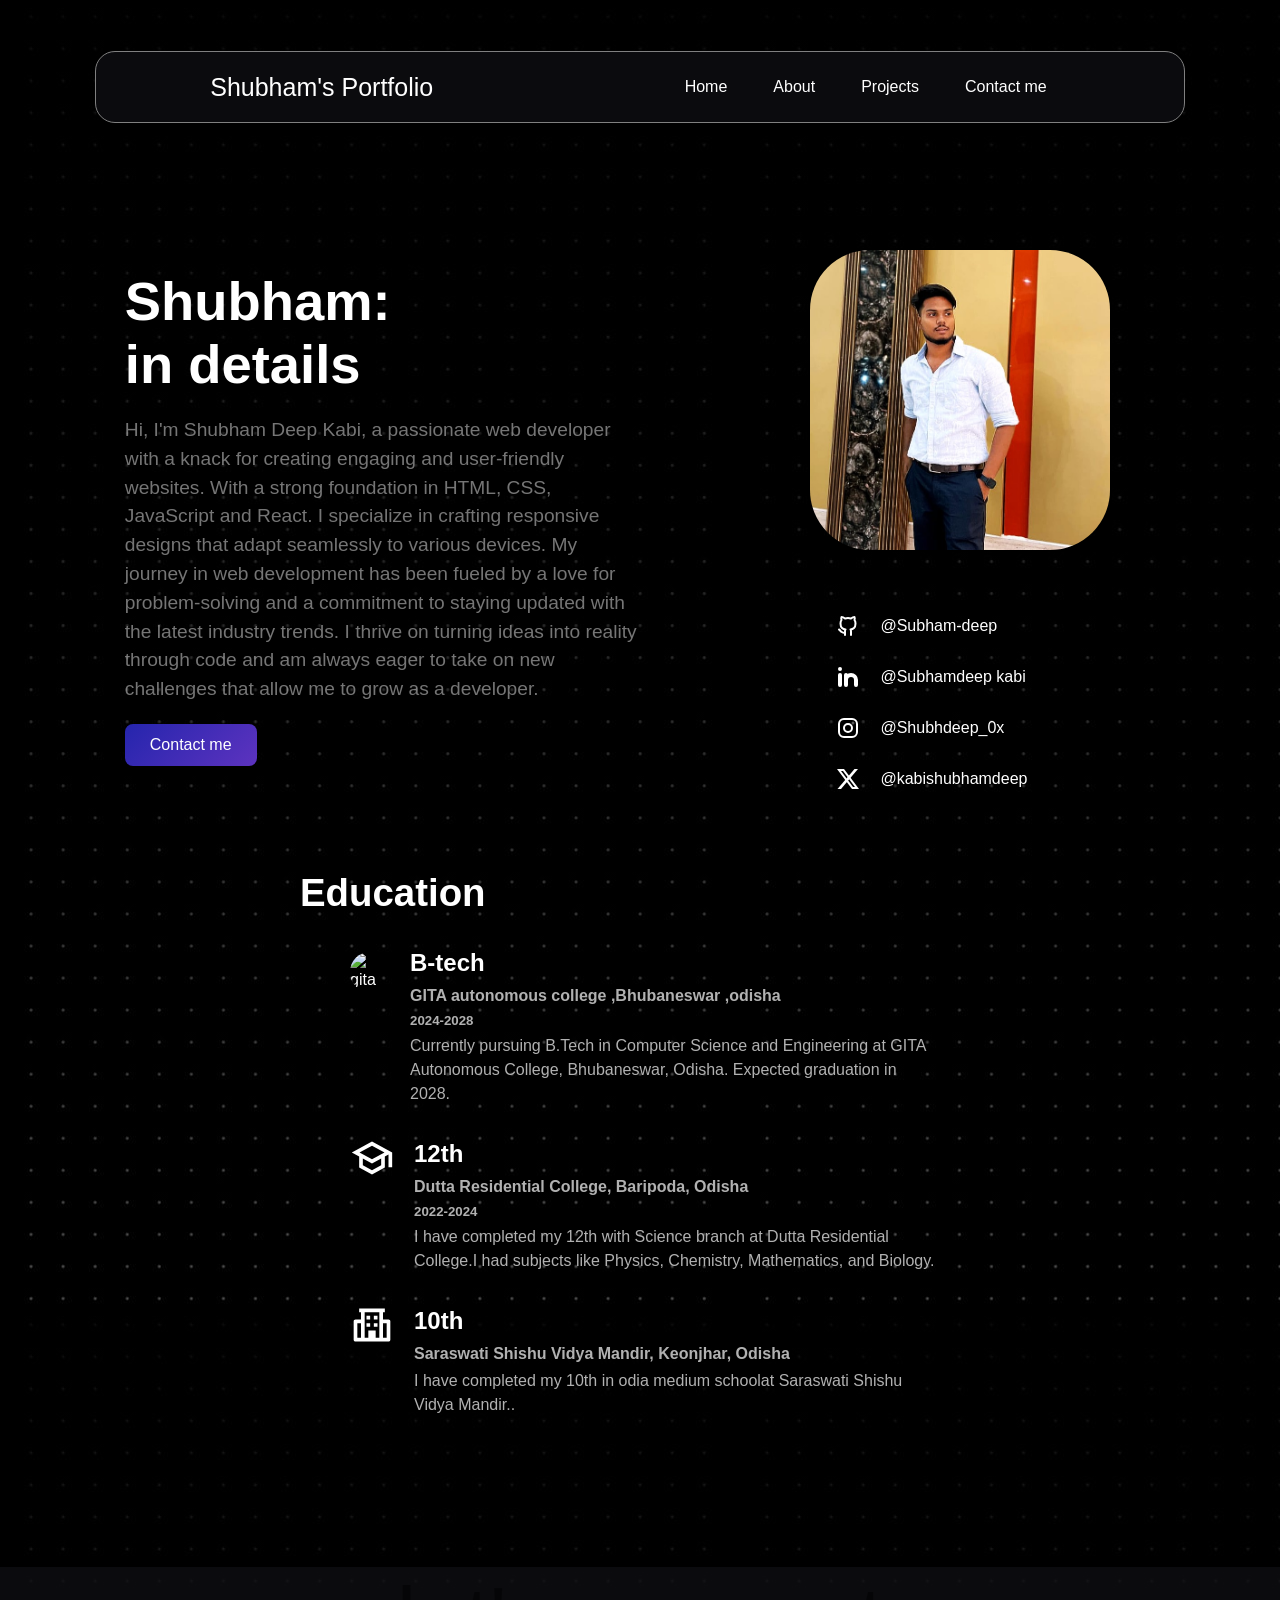
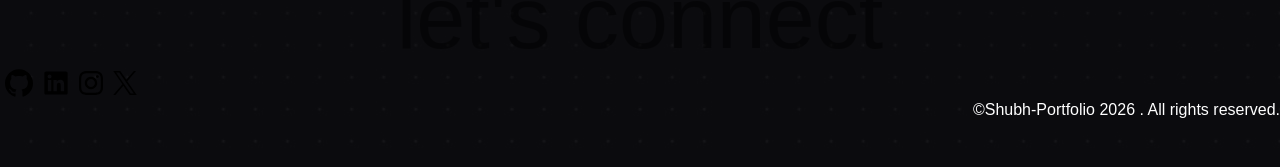
==== commit c8b53073: "Update about.html" ====
--- a/about.html
+++ b/about.html
@@ -37,7 +37,7 @@
                 <button class="contact_button"><a href="contact_page.html">Contact me</a></button>
             </div>
             <div class="about_right">
-                <img src="assets/about_pic.png.jpeg" alt="About Me Image">
+                <img src="about_pic.png.jpeg" alt="About Me Image">
                 <div class="about_social_media">
                     <a href="https://github.com/" target="_blank">
                         <svg xmlns="http://www.w3.org/2000/svg" width="24" height="24" viewBox="0 0 24 24">
@@ -222,4 +222,4 @@
 
 </body>
 
-</html>+</html>
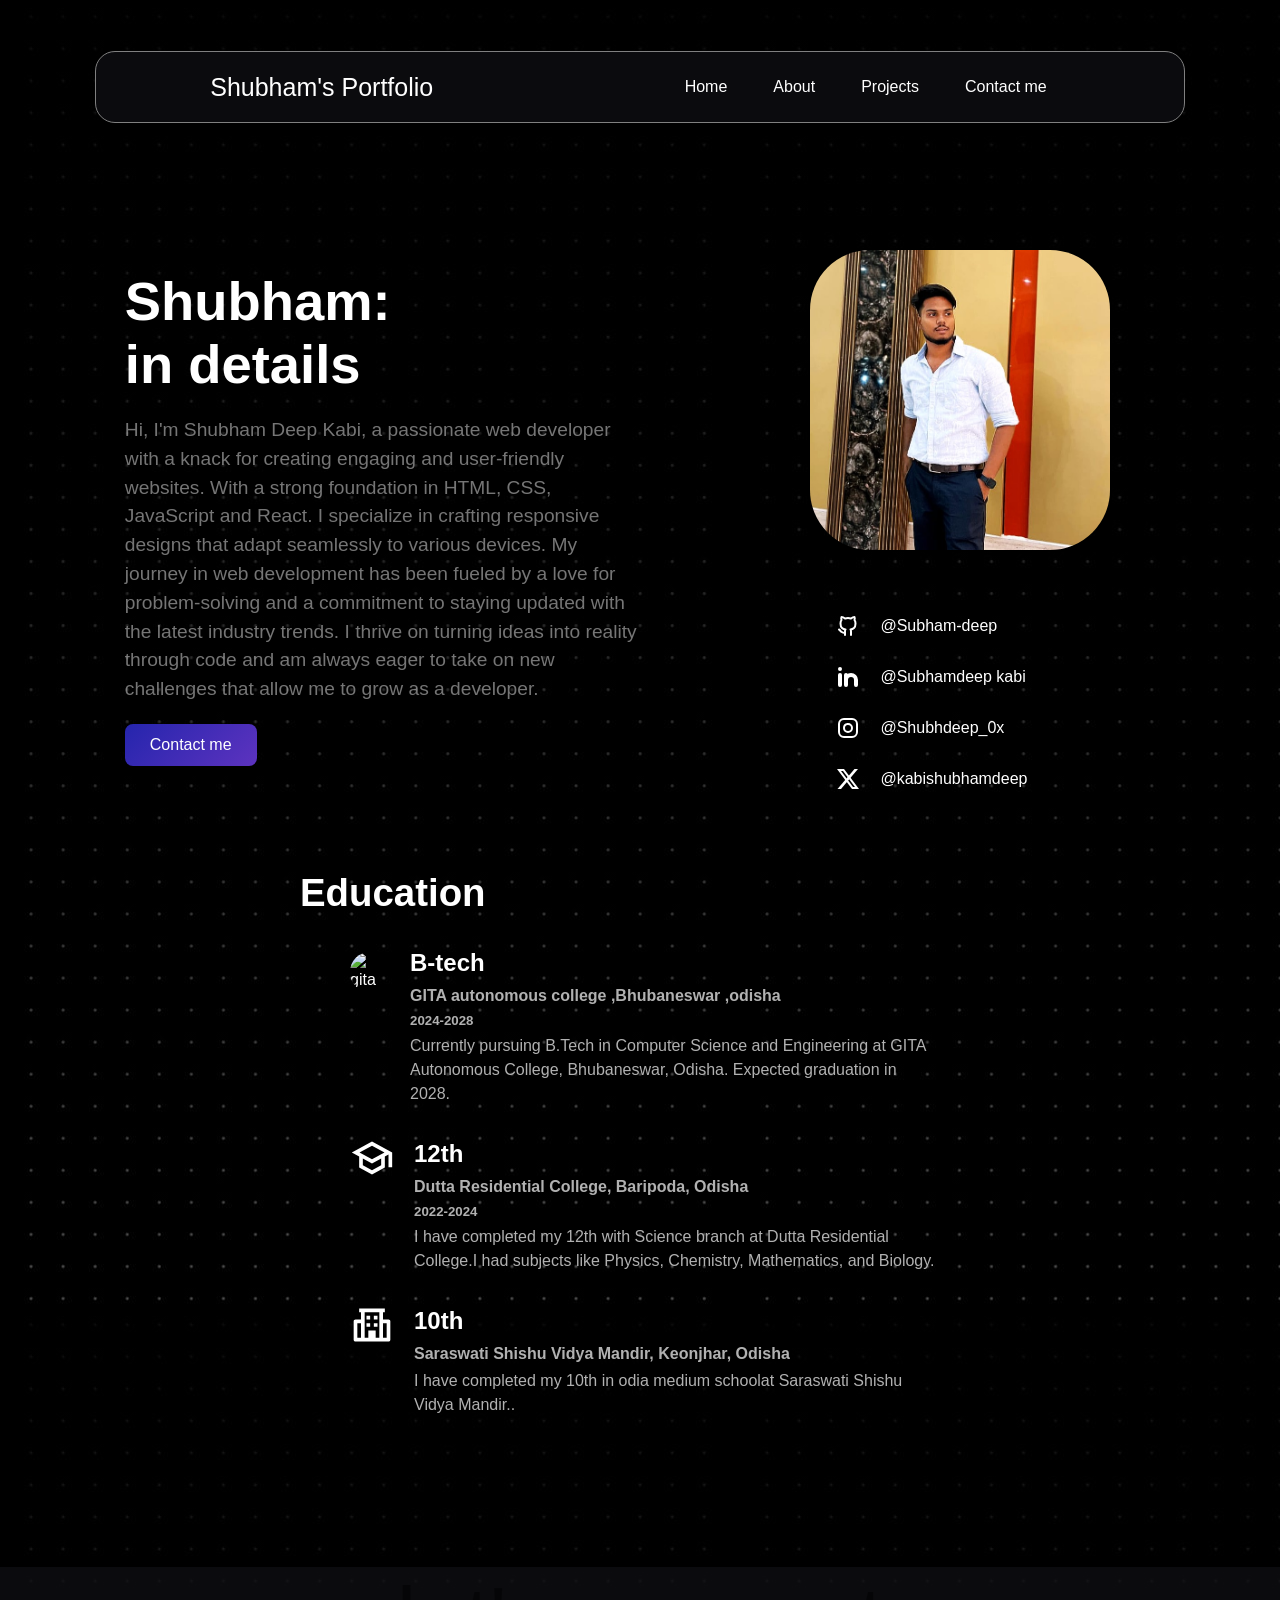
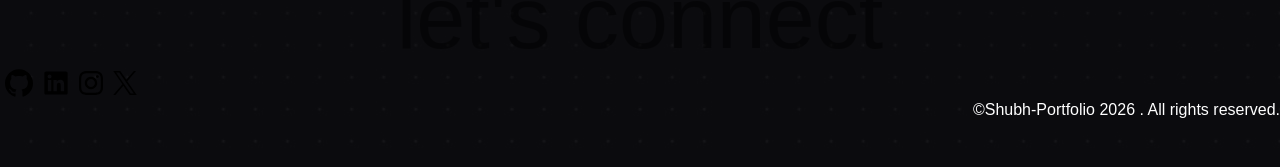
==== commit 1c8ccaea: "Update print statement from 'Hello' to 'Goodbye'" ====
--- a/about.html
+++ b/about.html
@@ -15,7 +15,7 @@
             <div class="left">Shubham's Portfolio</div>
             <div class="right">
                 <ul>
-                    <li><a href="/">Home</a></li>
+                    <li><a href="index.html">Home</a></li>
                     <li><a href="about.html">About</a></li>
                     <li><a href="index.html#projects">Projects</a></li>
                     <li><a href="contact_page.html">Contact me</a></li>
--- a/style.css
+++ b/style.css
@@ -2496,4 +2496,269 @@
     .Stack p {
         font-size: 0.7rem;
     }
-}+}
+
+@media (max-width: 1024px) {
+
+    .project-page1 {
+        flex-direction: column;
+        height: auto;
+        align-items: center;
+        text-align: center;
+        padding: 50px 20px;
+    }
+
+    .project-image img {
+        margin: 0;
+        width: 180px;
+        height: 180px;
+    }
+
+    .right-side {
+        margin: 30px 0 0 0;
+    }
+
+    .project-about {
+        flex-wrap: wrap;
+        padding: 0 20px;
+    }
+
+    .project-link,
+    .cla-features,
+    .key-challenge {
+        margin-left: 40px;
+        margin-right: 40px;
+    }
+
+    .button-link button {
+        margin-left: 0;
+    }
+
+    .project-link-github {
+        justify-content: space-between;
+        align-items: center;
+        flex-wrap: wrap;
+    }
+
+    .project-link-github svg {
+        margin-left: 0;
+    }
+
+    .Stack {
+        flex-wrap: wrap;
+        margin-left: 40px;
+        margin-right: 40px;
+    }
+
+    .timeline-days {
+        flex-wrap: wrap;
+    }
+
+    .timeline-day {
+        min-width: 120px;
+    }
+}
+
+
+@media (max-width: 768px) {
+
+    .project-page1 {
+        padding: 30px 15px;
+    }
+
+    .project-image img {
+        width: 140px;
+        height: 140px;
+    }
+
+    .project-heading h1 {
+        font-size: 2rem;
+    }
+
+    .project-description p {
+        font-size: 0.9rem;
+    }
+
+    .project-skills {
+        flex-wrap: wrap;
+        justify-content: center;
+    }
+
+    .project-about {
+        flex-direction: column;
+        align-items: center;
+        gap: 20px;
+    }
+
+    .key-features {
+        width: 90%;
+    }
+
+    .project-link,
+    .cla-features,
+    .key-challenge {
+        margin-left: 15px;
+        margin-right: 15px;
+    }
+
+    .project-link-github {
+        flex-direction: column;
+        text-align: center;
+        gap: 15px;
+    }
+
+    .project-link-github svg {
+        margin: 0;
+    }
+
+    .link h1,
+    .link p {
+        margin-left: 0;
+    }
+
+    .button-link button {
+        width: 100%;
+        margin: 0;
+    }
+
+    .Stack {
+        margin-left: 15px;
+        margin-right: 15px;
+        justify-content: center;
+        flex-wrap: wrap;
+    }
+
+    .features-grid {
+        grid-template-columns: 1fr;
+    }
+
+    .timeline-days {
+        display: grid;
+        grid-template-columns: repeat(2, 1fr);
+        gap: 15px;
+    }
+
+    .timeline-day {
+        min-width: auto;
+    }
+}
+
+
+@media (max-width: 480px) {
+    
+
+    .project-heading h1 {
+        font-size: 1.6rem;
+    }
+.project-about{
+    
+    margin-right:20px ;
+}
+    .project-image img {
+        width: 120px;
+        height: 120px;
+    }
+ .timeline-section{
+margin-left: 20px;
+margin-right: 20px;
+}
+    .timeline-days {
+        grid-template-columns: 1fr 1fr;
+    }
+
+    .key-features {
+        width: 100%;
+        padding: 15px;
+    }
+
+    .Stack p {
+        font-size: 0.7rem;
+    }
+}
+
+
+@media (max-width: 1024px) {
+
+    .projects-section {
+        margin-left: 30px;
+        margin-right: 30px;
+        padding: 60px 4%;
+    }
+
+    .projects-section h1 {
+        font-size: 2.2rem;
+        text-align: center;
+    }
+
+    .projects-container {
+        flex-direction: column;
+    }
+
+    .project-card {
+        height: 500px;
+    }
+
+    .view-btn {
+        font-size: 1.5rem;
+        padding: 12px 24px;
+    }
+
+    .project-card h2 {
+        font-size: 1.6rem;
+    }
+}
+
+@media (max-width: 768px) {
+
+    .projects-section {
+        margin: 80px 15px 0;
+        padding: 20px;
+    }
+
+    .projects-section h1 {
+        font-size: 1.8rem;
+        text-align: center;
+        margin-bottom: 30px;
+    }
+
+    .projects-container {
+        flex-direction: column;
+        gap: 20px;
+    }
+
+    .project-card {
+        height: 300px;
+    }
+
+    .project-card h2 {
+        font-size: 1.2rem;
+        bottom: 15px;
+        left: 15px;
+    }
+
+    .view-btn {
+        font-size: 1rem;
+        padding: 10px 20px;
+    }
+}
+
+
+@media (max-width: 480px) {
+
+    .projects-section h1 {
+        font-size: 1.5rem;
+    }
+
+    .project-card {
+        height: 250px;
+    }
+
+    .project-card h2 {
+        font-size: 1rem;
+    }
+
+    .view-btn {
+        font-size: 0.9rem;
+        padding: 8px 16px;
+    }
+}
